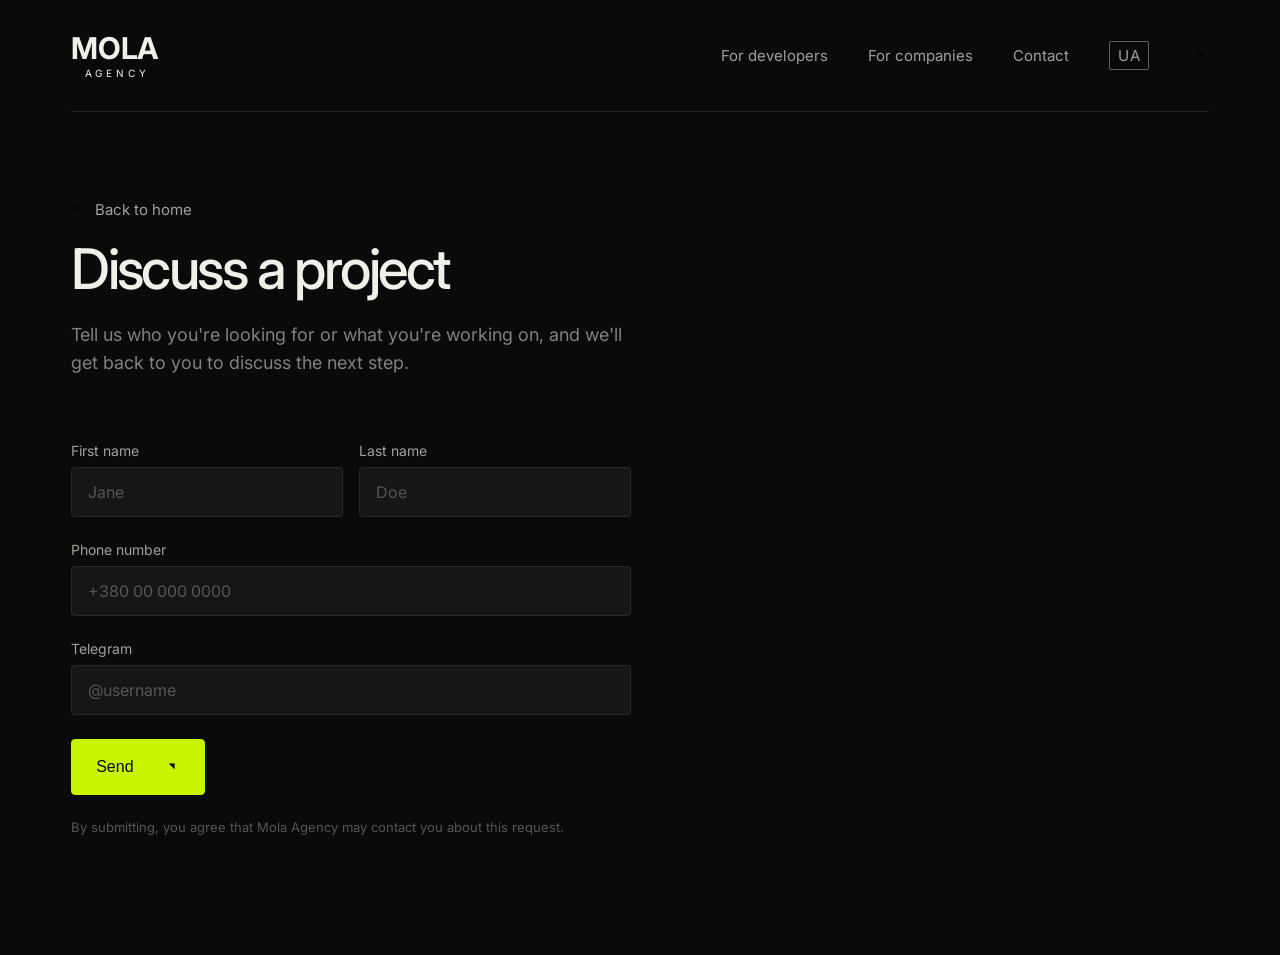
==== discuss-project/index.html @ d35b81a3 "Add Send CV / Discuss project forms, remove em dashes from UK copy - New /send-cv/ and /discuss-proj" ====
<!doctype html>
<html lang="en">
<head>
<meta charset="utf-8">
<meta name="viewport" content="width=device-width, initial-scale=1, viewport-fit=cover">
<title>Discuss a project — Mola Agency</title>
<meta name="description" content="Tell Mola Agency about the developer or project you need, and we'll get in touch to discuss the next step.">
<link rel="canonical" href="https://mola-agency.com/discuss-project/">
<link rel="alternate" hreflang="en" href="https://mola-agency.com/discuss-project/">
<link rel="alternate" hreflang="uk" href="https://mola-agency.com/uk/discuss-project/">
<link rel="alternate" hreflang="x-default" href="https://mola-agency.com/discuss-project/">
<meta name="robots" content="noindex">
<link rel="icon" type="image/jpeg" href="../assets/logo.jpg">
<link rel="preconnect" href="https://fonts.googleapis.com">
<link rel="preconnect" href="https://fonts.gstatic.com" crossorigin>
<link rel="stylesheet" href="https://fonts.googleapis.com/css2?family=Inter:wght@400;500;700;800&display=swap">
<link rel="stylesheet" href="../css/style.css">
</head>
<body style="margin:0">

<svg width="0" height="0" style="position:absolute" aria-hidden="true">
  <symbol id="arrow" viewBox="0 0 20 20"><path d="M6 14 14 6M7.5 6H14v6.5"/></symbol>
</svg>

<header class="band">
  <div class="wrap">
    <nav class="nav">
      <a href="../" class="wordmark" aria-label="Mola Agency home"><span class="wordmark-main">Mola</span><span class="wordmark-sub">Agency</span></a>
      <div class="nav-links">
        <a href="../#developers">For developers</a>
        <a href="../#companies">For companies</a>
        <a href="../#contact">Contact</a>
        <a class="lang-switch" href="../uk/discuss-project/" hreflang="uk" lang="uk">UA</a>
        <svg class="arrow" width="20" height="20" aria-hidden="true"><use href="#arrow" stroke-width="1.5"/></svg>
      </div>
      <button class="nav-toggle" type="button" aria-expanded="false" aria-controls="mobile-menu" aria-label="Open menu" data-label-open="Open menu" data-label-close="Close menu">
        <svg width="22" height="22" viewBox="0 0 22 22" aria-hidden="true">
          <path d="M3 6h16M3 11h16M3 16h16"/>
        </svg>
      </button>
    </nav>
    <div class="mobile-menu" id="mobile-menu">
      <a href="../#developers">For developers</a>
      <a href="../#companies">For companies</a>
      <a href="../#contact">Contact</a>
      <a href="../uk/discuss-project/" hreflang="uk" lang="uk">Українською</a>
    </div>
  </div>
</header>

<main>
  <section class="band">
    <div class="wrap">
      <div class="page-head">
        <a class="back-link" href="../">
          <svg class="arrow" width="16" height="16" viewBox="0 0 20 20" aria-hidden="true"><use href="#arrow" stroke-width="1.8"/></svg>
          Back to home
        </a>
        <h1 class="page-title">Discuss a project</h1>
        <p class="page-lede">Tell us who you're looking for or what you're working on, and we'll get back to you to discuss the next step.</p>
      </div>

      <div class="form-wrap">
        <form class="form" id="lead-form" action="https://formsubmit.co/mola@mola-agency.com" method="POST">
          <input type="hidden" name="_subject" value="New project inquiry — Mola Agency">
          <input type="hidden" name="_template" value="table">
          <input type="hidden" name="_next" value="https://mola-agency.com/discuss-project/?sent=1">
          <input type="hidden" name="source" value="discuss-project (en)">

          <div class="field-row">
            <div class="field">
              <label for="first_name">First name</label>
              <input type="text" id="first_name" name="first_name" placeholder="Jane" required>
            </div>
            <div class="field">
              <label for="last_name">Last name</label>
              <input type="text" id="last_name" name="last_name" placeholder="Doe" required>
            </div>
          </div>

          <div class="field">
            <label for="phone">Phone number</label>
            <input type="tel" id="phone" name="phone" placeholder="+380 00 000 0000" required>
          </div>

          <div class="field">
            <label for="telegram">Telegram</label>
            <input type="text" id="telegram" name="telegram" placeholder="@username">
          </div>

          <button class="btn form-submit" type="submit">Send
            <svg class="arrow" width="18" height="18" viewBox="0 0 20 20" aria-hidden="true"><use href="#arrow" stroke-width="1.8"/></svg></button>
          <p class="form-note">By submitting, you agree that Mola Agency may contact you about this request.</p>
        </form>

        <div class="form-success" id="form-success">
          <h2 class="section-title">Thanks — we've got it.</h2>
          <p class="body">We'll be in touch shortly to discuss the next step. In the meantime, feel free to head back to the homepage.</p>
          <a class="btn btn--ghost" href="../">Back to home
            <svg class="arrow" width="18" height="18" viewBox="0 0 20 20" aria-hidden="true"><use href="#arrow" stroke-width="1.8"/></svg></a>
        </div>
      </div>
    </div>
  </section>
</main>

<script src="../js/nav.js"></script>
<script src="../js/form.js"></script>
</body>
</html>
---- css/style.css ----
/* Layout: 1440 frame, 80px gutters, 1280 content; sections = 240px index | 976px content, 64px gap.
   Single dark look taken 1:1 from the Figma file "Mola — Landing page". */
:root {
  color-scheme: dark;
  --bg: #0a0a0a;
  --bg-alt: #111111;
  --panel: #0f0f0f;
  --card: #161616;
  --tag: #1a1a1a;
  --line: #222222;
  --line-2: #2a2a2a;
  --line-3: #5e5e5e;
  --fg: #f0efe9;
  --muted: #a0a09a;
  --dim: #808080;
  --faint: #555555;
  --footer: #7a7a7a;
  --accent: #c8f400;
  --accent-2: #9bbf00;
  --on-accent: #0a0a0a;
  --font: "Inter", ui-sans-serif, system-ui, -apple-system, "Segoe UI", Roboto, Helvetica, Arial, sans-serif;
  --ease: cubic-bezier(0.22, 1, 0.36, 1);
  --gutter: clamp(16px, 5.56vw, 80px);
}
* { box-sizing: border-box; }
html { scroll-behavior: smooth; }
body {
  background: var(--bg);
  color: var(--fg);
  font-family: var(--font);
  font-size: 16px;
  -webkit-font-smoothing: antialiased;
  overflow-x: hidden;
}
a { color: inherit; text-decoration: none; }
a:focus-visible { outline: 2px solid var(--accent); outline-offset: 4px; }
h1, h2, h3, p { margin: 0; font-weight: inherit; }
h1, h2 { text-wrap: balance; }

.band { width: 100%; }
.band--alt { background: var(--bg-alt); }
.wrap {
  max-width: 1440px;
  margin: 0 auto;
  padding-left: max(var(--gutter), env(safe-area-inset-left, 0px));
  padding-right: max(var(--gutter), env(safe-area-inset-right, 0px));
}

/* Icons */
.arrow { flex: none; display: block; }
.arrow path { fill: none; stroke: currentColor; stroke-linecap: round; stroke-linejoin: round; }

/* Navigation */
.nav {
  height: 112px;
  display: flex; align-items: center; justify-content: space-between;
  border-bottom: 1px solid var(--line);
}
.wordmark { display: inline-flex; flex-direction: column; align-items: center; gap: 5px; color: var(--fg); line-height: 1; }
.wordmark-main { font-size: 30px; font-weight: 700; letter-spacing: -0.01em; text-transform: uppercase; }
.wordmark-sub { font-size: 10px; font-weight: 400; letter-spacing: 0.38em; text-transform: uppercase; color: var(--fg); padding-left: 0.38em; }
.nav-links { display: flex; align-items: center; gap: 40px; }
.nav-links a { color: var(--muted); font-size: 15px; transition: color .2s; }
.nav-links a:hover { color: var(--fg); }
.nav-links .arrow { color: var(--accent); }
.lang-switch {
  border: 1px solid var(--line-3);
  border-radius: 2px;
  padding: 4px 8px;
  font-size: 13px;
  letter-spacing: 0.02em;
}
.lang-switch:hover { border-color: var(--accent); color: var(--accent); }

.nav-toggle {
  display: none;
  align-items: center; justify-content: center;
  width: 40px; height: 40px; margin-right: -8px;
  background: none; border: none; color: var(--fg); cursor: pointer;
}
.nav-toggle path { fill: none; stroke: currentColor; stroke-width: 1.6; stroke-linecap: round; }
.nav-toggle:focus-visible { outline: 2px solid var(--accent); outline-offset: 2px; }

.mobile-menu {
  display: none;
  flex-direction: column;
  border-bottom: 1px solid var(--line);
}
.mobile-menu a {
  padding: 16px 0;
  border-top: 1px solid var(--line);
  color: var(--muted);
  font-size: 17px;
  transition: color .2s;
}
.mobile-menu a:hover, .mobile-menu a:focus-visible { color: var(--fg); }

/* Buttons */
.btn {
  display: inline-flex; align-items: center; gap: 28px;
  height: 56px; padding: 0 24px;
  border-radius: 4px; border: 1px solid var(--accent);
  background: var(--accent); color: var(--on-accent);
  font-size: 16px; font-weight: 500; white-space: nowrap;
  transition: background .2s, border-color .2s;
}
.btn .arrow { transition: transform .3s var(--ease); }
.btn:hover .arrow { transform: translate(2px, -2px); }
.btn--ghost { background: var(--bg); border-color: var(--line-3); color: var(--fg); }
.btn--ghost .arrow { color: var(--accent); }
.btn--ghost:hover { border-color: var(--muted); }

/* Hero */
.intro { position: relative; z-index: 0; overflow: hidden; display: flex; gap: 64px; padding-block: 88px 96px; }
.hero-grid { position: absolute; inset: 0; width: 100%; height: 100%; z-index: -1; pointer-events: none; }
.intro-copy { flex: 1 1 816px; min-width: 0; display: flex; flex-direction: column; gap: 32px; }
.hero-title { font-size: clamp(44px, 6.12vw, 88px); line-height: 1.04; letter-spacing: -0.06em; font-weight: 500; color: var(--fg); max-width: 816px; }
.lede { font-size: 20px; line-height: 1.5; color: var(--dim); max-width: 650px; }
.actions { display: flex; flex-wrap: wrap; gap: 12px; padding-top: 8px; }

.editorial { flex: 0 0 400px; width: 400px; max-width: 100%; aspect-ratio: 400 / 520; border-radius: 2px; overflow: hidden; }
.editorial svg { display: block; width: 100%; height: 100%; }
.scan { transform-box: view-box; animation: scan 5s infinite; }
.pulse { animation: pulse 5s infinite; }
@keyframes scan {
  0% { transform: translateY(-100px); animation-timing-function: cubic-bezier(.42,0,.58,1); }
  50% { transform: translateY(100px); animation-timing-function: cubic-bezier(.42,0,.58,1); }
  100% { transform: translateY(0); }
}
@keyframes pulse {
  0% { opacity: .55; animation-timing-function: cubic-bezier(.42,0,.58,1); }
  50% { opacity: 1; animation-timing-function: cubic-bezier(.42,0,.58,1); }
  100% { opacity: .55; }
}
.scope-ring { transform-box: fill-box; transform-origin: center; animation: spin 24s linear infinite; }
@keyframes spin {
  to { transform: rotate(360deg); }
}

/* Sections */
.rule { height: 1px; background: var(--line); }
.offering { display: grid; grid-template-columns: 240px minmax(0, 976px); gap: 64px; padding-block: 96px; }
.index { display: flex; align-items: center; gap: 16px; height: 18px; }
.index .num { color: var(--accent); font-size: 14px; font-variant-numeric: tabular-nums; }
.index .label { color: var(--fg); font-size: 15px; font-weight: 500; }
.content { display: flex; flex-direction: column; gap: 48px; min-width: 0; }
.section-title { font-size: clamp(34px, 3.9vw, 56px); line-height: 1.1; letter-spacing: -0.046em; font-weight: 500; }
.columns { display: grid; grid-template-columns: 1fr 1fr; gap: 40px; align-items: start; }
.columns > * { min-width: 0; display: flex; flex-direction: column; gap: 24px; }
.body { font-size: 18px; line-height: 1.6; color: var(--dim); }
.tags { display: flex; gap: 8px; flex-wrap: wrap; }
.tag { background: var(--tag); border: 1px solid var(--line-2); border-radius: 2px; padding: 8px 14px; color: var(--accent); font-size: 14px; font-weight: 500; line-height: 17px; }

.process { display: flex; flex-direction: column; gap: 24px; }
.process h3 { font-size: 20px; font-weight: 500; color: var(--fg); }
.steps { display: grid; grid-template-columns: repeat(3, minmax(0, 1fr)); gap: 32px; }
.step { display: flex; flex-direction: column; gap: 20px; border-top: 1px solid var(--line); padding-top: 20px; transition: transform .3s var(--ease), border-color .3s; }
.step:hover { transform: translateY(-4px); border-color: var(--accent); }
.step .num { color: var(--accent); font-size: 14px; font-variant-numeric: tabular-nums; line-height: 17px; display: inline-block; width: fit-content; padding: 2px 8px; border-radius: 2px; transition: background .25s, color .25s; }
.step:hover .num { background: var(--accent); color: var(--on-accent); }
.step p { font-size: 17px; line-height: 1.5; color: var(--muted); transition: color .25s; }
.step:hover p { color: var(--fg); }

.cv { display: flex; align-items: center; gap: 32px; padding: 32px; background: var(--card); border: 1px solid var(--line); }
.cv p { flex: 1; min-width: 0; font-size: 18px; line-height: 1.5; color: var(--muted); max-width: 681px; }

/* Contact */
.contact { display: flex; flex-direction: column; gap: 80px; padding-block: 96px 40px; }
.contact-title { font-size: clamp(40px, 5vw, 72px); line-height: 1.05; letter-spacing: -0.053em; font-weight: 500; max-width: 800px; }
.details { display: flex; gap: 64px; align-items: flex-start; }
.details .body { flex: 0 1 620px; min-width: 0; }
.contact-link {
  flex: 0 0 292px; max-width: 100%;
  display: flex; justify-content: space-between; align-items: center;
  padding: 4px 0 16px; border-bottom: 1px solid var(--accent);
  color: var(--accent); font-size: 18px; font-weight: 500;
}
.contact-link .arrow { transition: transform .3s var(--ease); }
.contact-link:hover .arrow { transform: translate(2px, -2px); }

.footer { display: flex; flex-direction: column; gap: 32px; }
.footer-row { display: flex; justify-content: space-between; align-items: flex-end; gap: 24px; flex-wrap: wrap; }
.footer .wordmark-main { font-size: clamp(48px, 6.67vw, 84px); letter-spacing: -0.02em; }
.footer .wordmark-sub { font-size: clamp(12px, 1vw, 16px); }
.footer-links { display: flex; gap: 40px; padding-bottom: 8px; flex-wrap: wrap; }
.footer-links a { color: var(--footer); font-size: 14px; transition: color .2s; }
.footer-links a:hover { color: var(--muted); }

/* Responsive */
/* Form pages (send-cv / discuss-project) */
.page-head { display: flex; flex-direction: column; gap: 20px; padding-block: 88px 64px; max-width: 680px; }
.page-head .back-link { color: var(--muted); font-size: 15px; display: inline-flex; align-items: center; gap: 8px; }
.page-head .back-link:hover { color: var(--fg); }
.page-head .back-link .arrow { transform: scaleX(-1); }
.page-title { font-size: clamp(36px, 5vw, 56px); line-height: 1.1; letter-spacing: -0.046em; font-weight: 500; }
.page-lede { font-size: 18px; line-height: 1.6; color: var(--dim); max-width: 560px; }

.form-wrap { max-width: 560px; padding-bottom: 120px; }
.form { display: flex; flex-direction: column; gap: 24px; }
.field { display: flex; flex-direction: column; gap: 8px; }
.field-row { display: grid; grid-template-columns: 1fr 1fr; gap: 16px; }
.field label { font-size: 14px; color: var(--muted); }
.field input[type="text"],
.field input[type="tel"],
.field textarea {
  background: var(--card); border: 1px solid var(--line-2); border-radius: 4px;
  padding: 14px 16px; color: var(--fg); font: inherit; font-size: 16px; width: 100%;
}
.field input::placeholder, .field textarea::placeholder { color: var(--faint); }
.field input:focus, .field textarea:focus, .file-field:focus-within {
  outline: 2px solid var(--accent); outline-offset: 1px; border-color: var(--accent);
}
.file-field {
  position: relative;
  display: flex; align-items: center; justify-content: space-between; gap: 16px;
  background: var(--card); border: 1px dashed var(--line-3); border-radius: 4px;
  padding: 14px 16px; color: var(--muted); font-size: 15px; cursor: pointer;
}
.file-field span { color: var(--accent); font-weight: 500; white-space: nowrap; }
.file-field input[type="file"] { position: absolute; width: 1px; height: 1px; opacity: 0; overflow: hidden; }
.form-note { font-size: 13px; color: var(--faint); }
.form-submit { align-self: flex-start; cursor: pointer; }

.form-success { display: none; flex-direction: column; gap: 16px; padding-block: 24px; }
.form-success.is-visible { display: flex; }
.form.is-hidden { display: none; }
.form-success .section-title { font-size: clamp(28px, 3.5vw, 40px); }

@media (max-width: 720px) {
  .page-head { padding-block: 56px 40px; }
  .field-row { grid-template-columns: 1fr; gap: 24px; }
}

@media (max-width: 1100px) {
  .intro { flex-direction: column; }
  .editorial { flex-basis: auto; align-self: flex-start; }
  .offering { grid-template-columns: 1fr; gap: 40px; }
  .details { flex-direction: column; gap: 32px; }
}
@media (max-width: 720px) {
  .nav { height: 80px; }
  .wordmark-main { font-size: 22px; }
  .wordmark-sub { font-size: 8px; }
  .nav-links { display: none; }
  .nav-toggle { display: inline-flex; }
  .mobile-menu.is-open { display: flex; }
  .intro { padding-block: 56px 64px; gap: 48px; }
  .lede { font-size: 18px; }
  .offering { padding-block: 64px; }
  .content { gap: 36px; }
  .columns { grid-template-columns: 1fr; gap: 24px; }
  .steps { grid-template-columns: 1fr; gap: 24px; }
  .cv { flex-direction: column; align-items: flex-start; padding: 24px; }
  .contact { padding-block: 64px 32px; gap: 56px; }
  .contact-link { flex-basis: auto; width: 100%; }
}
@media (prefers-reduced-motion: reduce) {
  .scan, .pulse, .scope-ring { animation: none; }
  html { scroll-behavior: auto; }
}
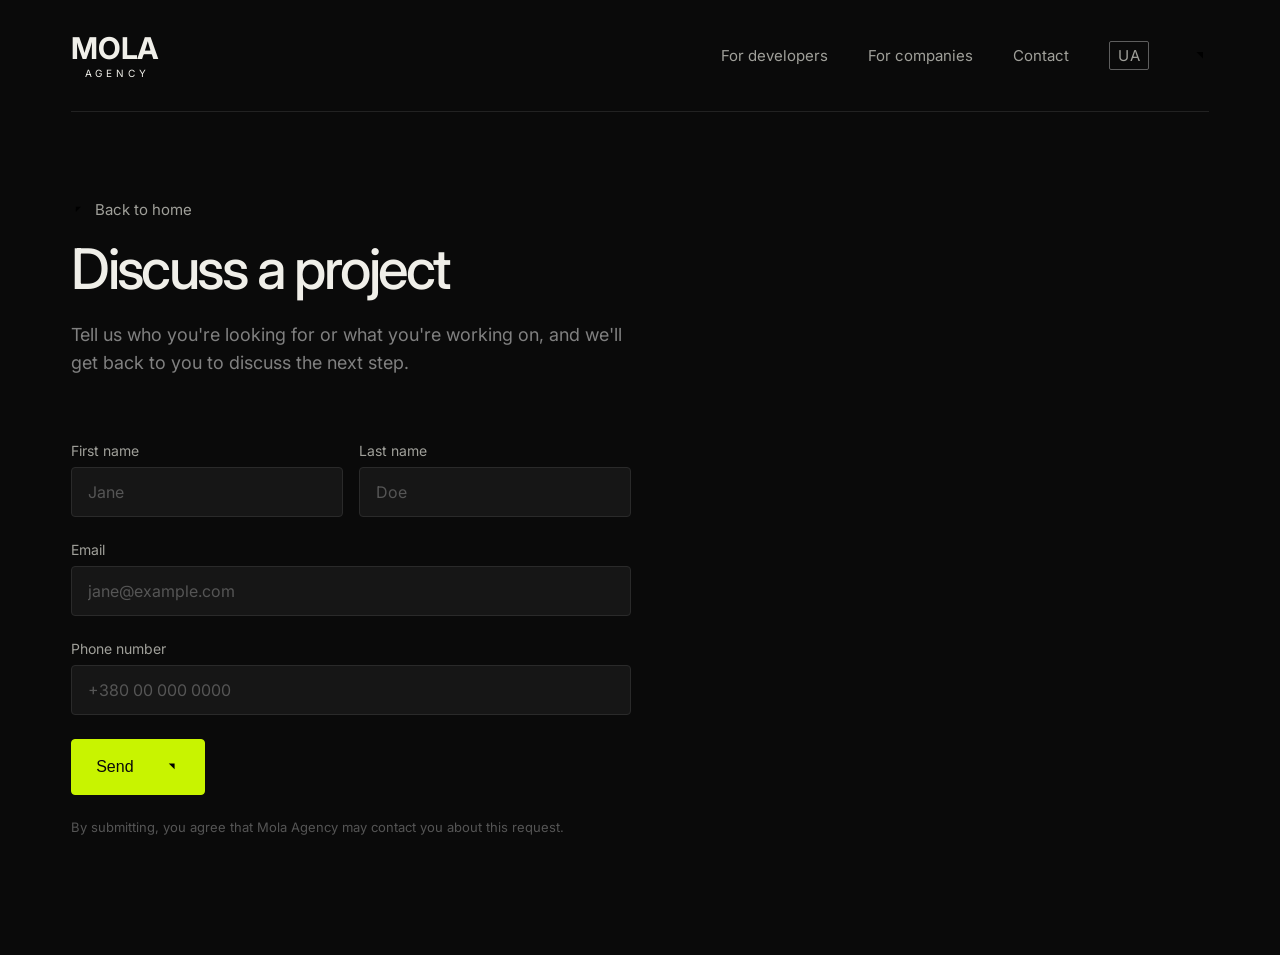
==== commit 791a0ca4: "Add email field to both forms, drop Telegram from discuss-project - Send CV form: added Email (kept " ====
--- a/discuss-project/index.html
+++ b/discuss-project/index.html
@@ -79,13 +79,13 @@
           </div>
 
           <div class="field">
-            <label for="phone">Phone number</label>
-            <input type="tel" id="phone" name="phone" placeholder="+380 00 000 0000" required>
+            <label for="email">Email</label>
+            <input type="email" id="email" name="email" placeholder="jane@example.com" required>
           </div>
 
           <div class="field">
-            <label for="telegram">Telegram</label>
-            <input type="text" id="telegram" name="telegram" placeholder="@username">
+            <label for="phone">Phone number</label>
+            <input type="tel" id="phone" name="phone" placeholder="+380 00 000 0000" required>
           </div>
 
           <button class="btn form-submit" type="submit">Send
--- a/css/style.css
+++ b/css/style.css
@@ -202,6 +202,7 @@
 .field label { font-size: 14px; color: var(--muted); }
 .field input[type="text"],
 .field input[type="tel"],
+.field input[type="email"],
 .field textarea {
   background: var(--card); border: 1px solid var(--line-2); border-radius: 4px;
   padding: 14px 16px; color: var(--fg); font: inherit; font-size: 16px; width: 100%;
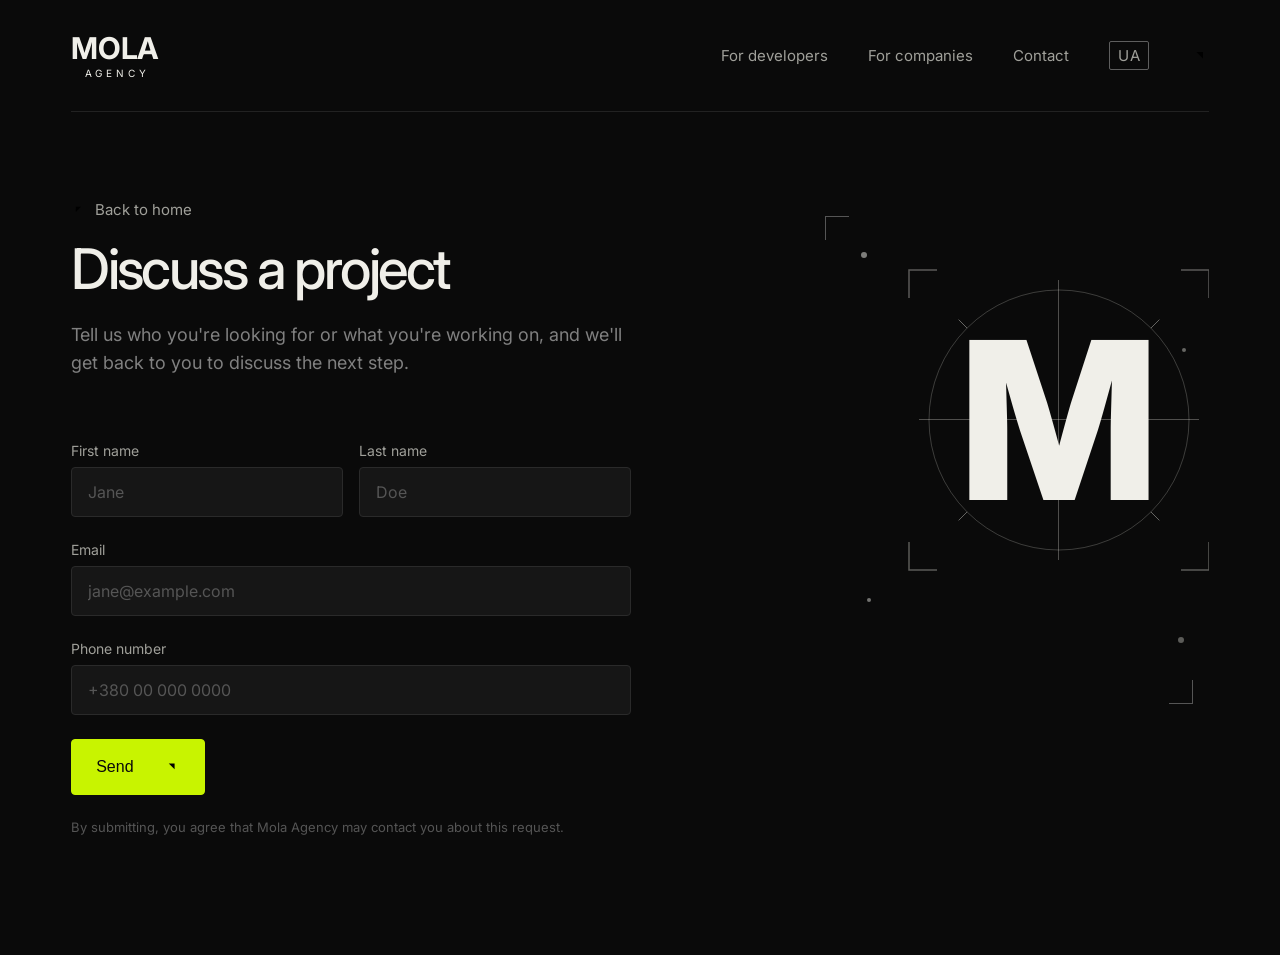
==== commit 1e3f71fa: "Add animated logo graphic beside the form on send-cv/discuss-project pages Reuses the homepage's .ed" ====
--- a/discuss-project/index.html
+++ b/discuss-project/index.html
@@ -50,7 +50,8 @@
 
 <main>
   <section class="band">
-    <div class="wrap">
+    <div class="wrap form-layout">
+      <div class="form-col">
       <div class="page-head">
         <a class="back-link" href="../">
           <svg class="arrow" width="16" height="16" viewBox="0 0 20 20" aria-hidden="true"><use href="#arrow" stroke-width="1.8"/></svg>
@@ -100,6 +101,34 @@
             <svg class="arrow" width="18" height="18" viewBox="0 0 20 20" aria-hidden="true"><use href="#arrow" stroke-width="1.8"/></svg></a>
         </div>
       </div>
+      </div>
+
+      <div class="editorial" aria-hidden="true">
+        <svg viewBox="0 0 400 520" preserveAspectRatio="xMidYMid meet">
+          <g fill="#555555">
+            <rect x="16" y="16" width="24" height="1"/><rect x="16" y="16" width="1" height="24"/>
+            <rect x="360" y="503" width="24" height="1"/><rect x="383" y="480" width="1" height="24"/>
+          </g>
+          <circle cx="55" cy="55" r="3" fill="#f0efe9" opacity=".5"/>
+          <circle cx="375" cy="150" r="2" fill="#f0efe9" opacity=".4"/>
+          <circle cx="60" cy="400" r="2" fill="#f0efe9" opacity=".45"/>
+          <circle cx="372" cy="440" r="3" fill="#f0efe9" opacity=".35"/>
+          <path d="M100,98 V70 H128" fill="none" stroke="#f0efe9" stroke-opacity=".35" stroke-width="1.5"/>
+          <path d="M372,70 H400 V98" fill="none" stroke="#f0efe9" stroke-opacity=".35" stroke-width="1.5"/>
+          <path d="M100,342 V370 H128" fill="none" stroke="#f0efe9" stroke-opacity=".35" stroke-width="1.5"/>
+          <path d="M400,342 V370 H372" fill="none" stroke="#f0efe9" stroke-opacity=".35" stroke-width="1.5"/>
+          <g class="scope-ring">
+            <circle cx="250" cy="220" r="130" fill="none" stroke="#f0efe9" stroke-opacity=".22"/>
+            <line x1="341.9" y1="128.1" x2="350.4" y2="119.6" stroke="#f0efe9" stroke-opacity=".4"/>
+            <line x1="341.9" y1="311.9" x2="350.4" y2="320.4" stroke="#f0efe9" stroke-opacity=".4"/>
+            <line x1="158.1" y1="311.9" x2="149.6" y2="320.4" stroke="#f0efe9" stroke-opacity=".4"/>
+            <line x1="158.1" y1="128.1" x2="149.6" y2="119.6" stroke="#f0efe9" stroke-opacity=".4"/>
+          </g>
+          <rect x="110" y="219" width="280" height="1" fill="#f0efe9" opacity=".3"/>
+          <rect x="249" y="80" width="1" height="280" fill="#f0efe9" opacity=".3"/>
+          <text class="pulse" x="250" y="220" text-anchor="middle" dominant-baseline="central" font-family="Inter, system-ui, sans-serif" font-weight="800" font-size="220" fill="#f0efe9">M</text>
+        </svg>
+      </div>
     </div>
   </section>
 </main>
--- a/css/style.css
+++ b/css/style.css
@@ -188,6 +188,9 @@
 
 /* Responsive */
 /* Form pages (send-cv / discuss-project) */
+.form-layout { display: flex; gap: 64px; align-items: flex-start; overflow: hidden; }
+.form-layout .form-col { flex: 1 1 560px; min-width: 0; }
+.form-layout .editorial { margin-top: 88px; }
 .page-head { display: flex; flex-direction: column; gap: 20px; padding-block: 88px 64px; max-width: 680px; }
 .page-head .back-link { color: var(--muted); font-size: 15px; display: inline-flex; align-items: center; gap: 8px; }
 .page-head .back-link:hover { color: var(--fg); }
@@ -237,6 +240,8 @@
   .editorial { flex-basis: auto; align-self: flex-start; }
   .offering { grid-template-columns: 1fr; gap: 40px; }
   .details { flex-direction: column; gap: 32px; }
+  .form-layout { flex-direction: column; }
+  .form-layout .editorial { margin-top: 0; }
 }
 @media (max-width: 720px) {
   .nav { height: 80px; }
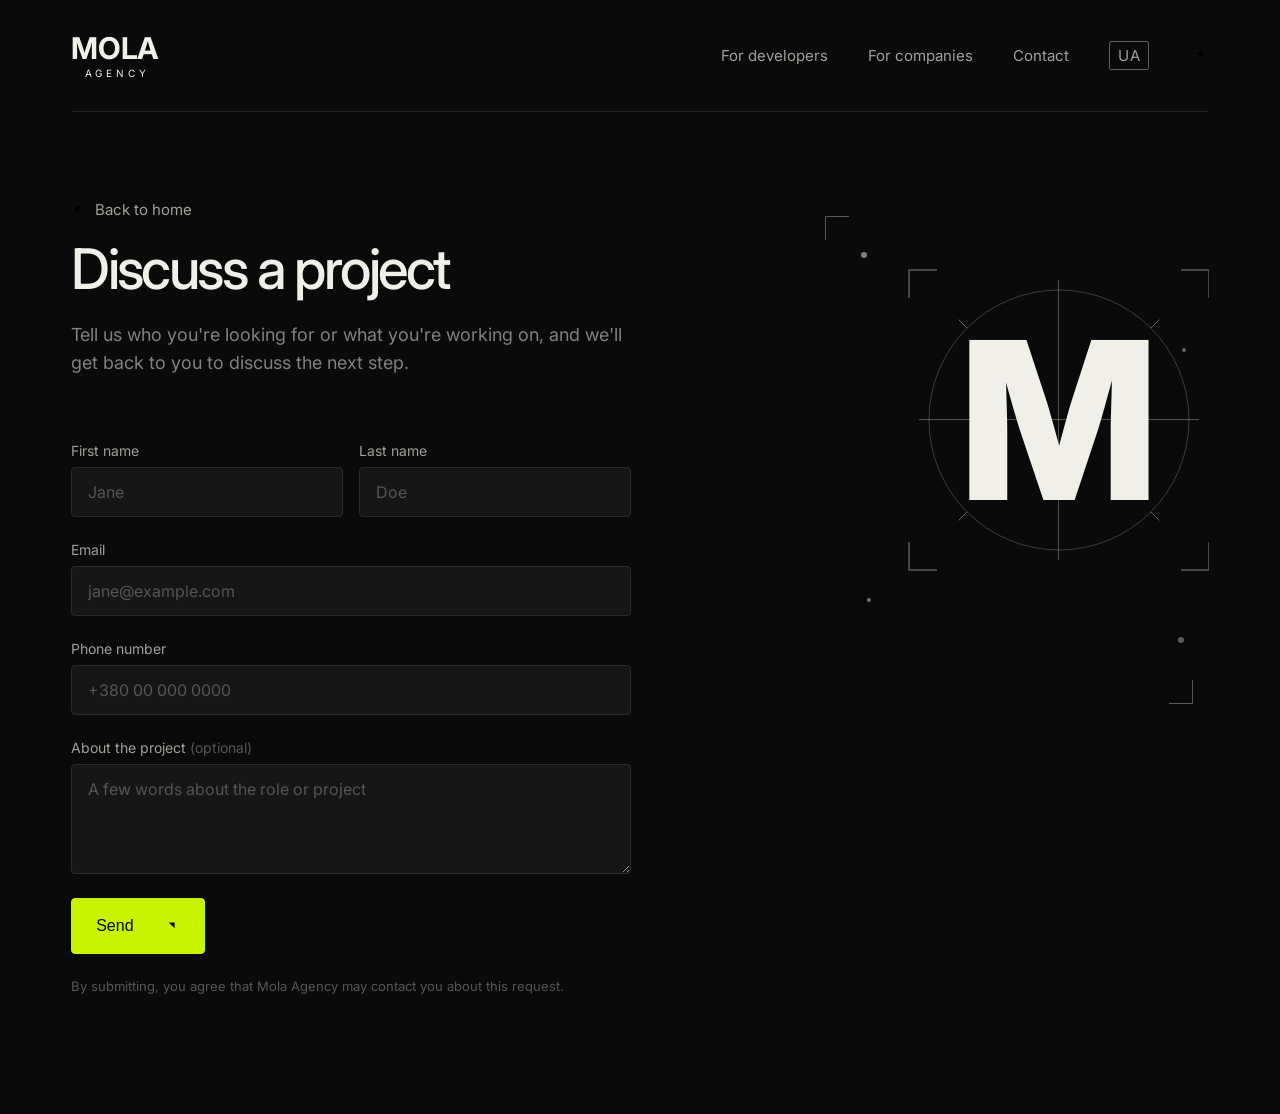
==== commit 6bad0509: "Add optional project description field to discuss-project form Co-Authored-By: Claude Sonnet 5 <nore" ====
--- a/discuss-project/index.html
+++ b/discuss-project/index.html
@@ -89,6 +89,11 @@
             <input type="tel" id="phone" name="phone" placeholder="+380 00 000 0000" required>
           </div>
 
+          <div class="field">
+            <label for="message">About the project <span class="field-optional">(optional)</span></label>
+            <textarea id="message" name="message" rows="4" placeholder="A few words about the role or project"></textarea>
+          </div>
+
           <button class="btn form-submit" type="submit">Send
             <svg class="arrow" width="18" height="18" viewBox="0 0 20 20" aria-hidden="true"><use href="#arrow" stroke-width="1.8"/></svg></button>
           <p class="form-note">By submitting, you agree that Mola Agency may contact you about this request.</p>
--- a/css/style.css
+++ b/css/style.css
@@ -203,6 +203,8 @@
 .field { display: flex; flex-direction: column; gap: 8px; }
 .field-row { display: grid; grid-template-columns: 1fr 1fr; gap: 16px; }
 .field label { font-size: 14px; color: var(--muted); }
+.field-optional { color: var(--faint); font-weight: 400; }
+.field textarea { resize: vertical; min-height: 96px; font-family: inherit; }
 .field input[type="text"],
 .field input[type="tel"],
 .field input[type="email"],
